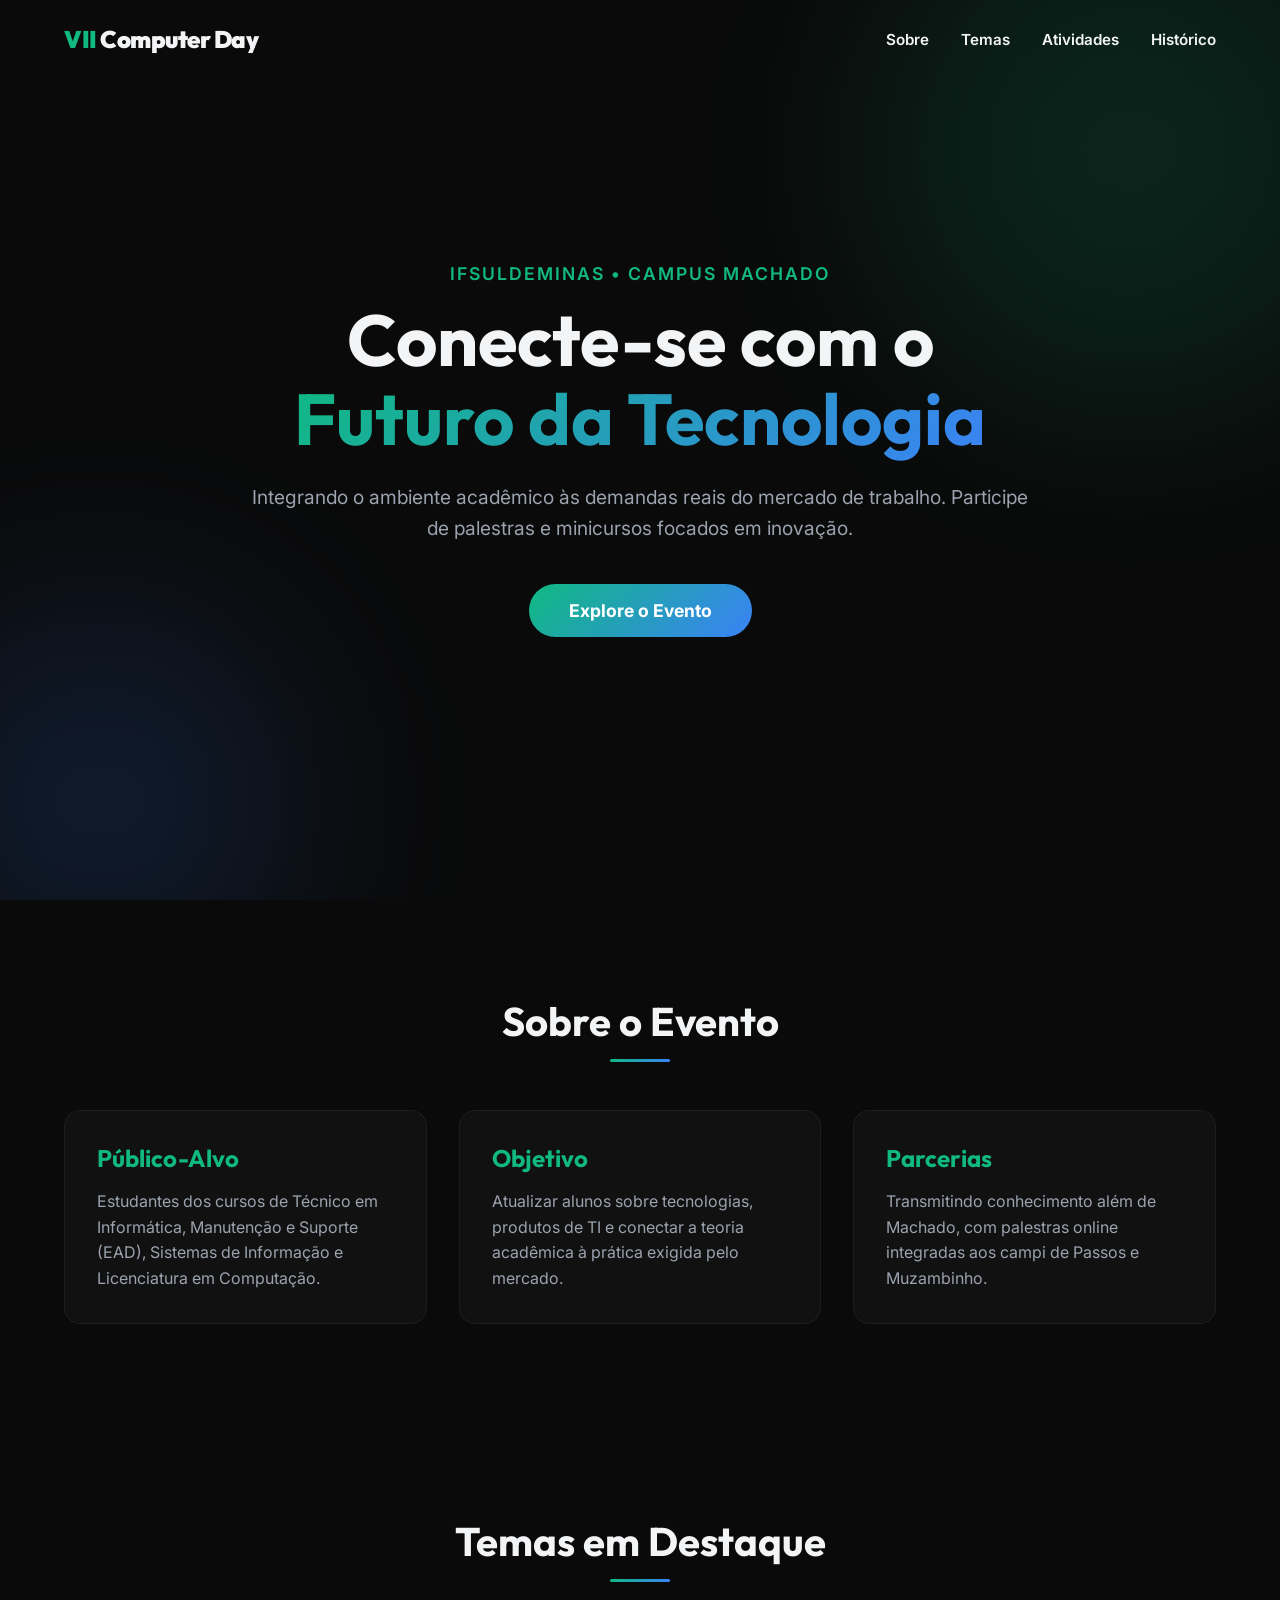
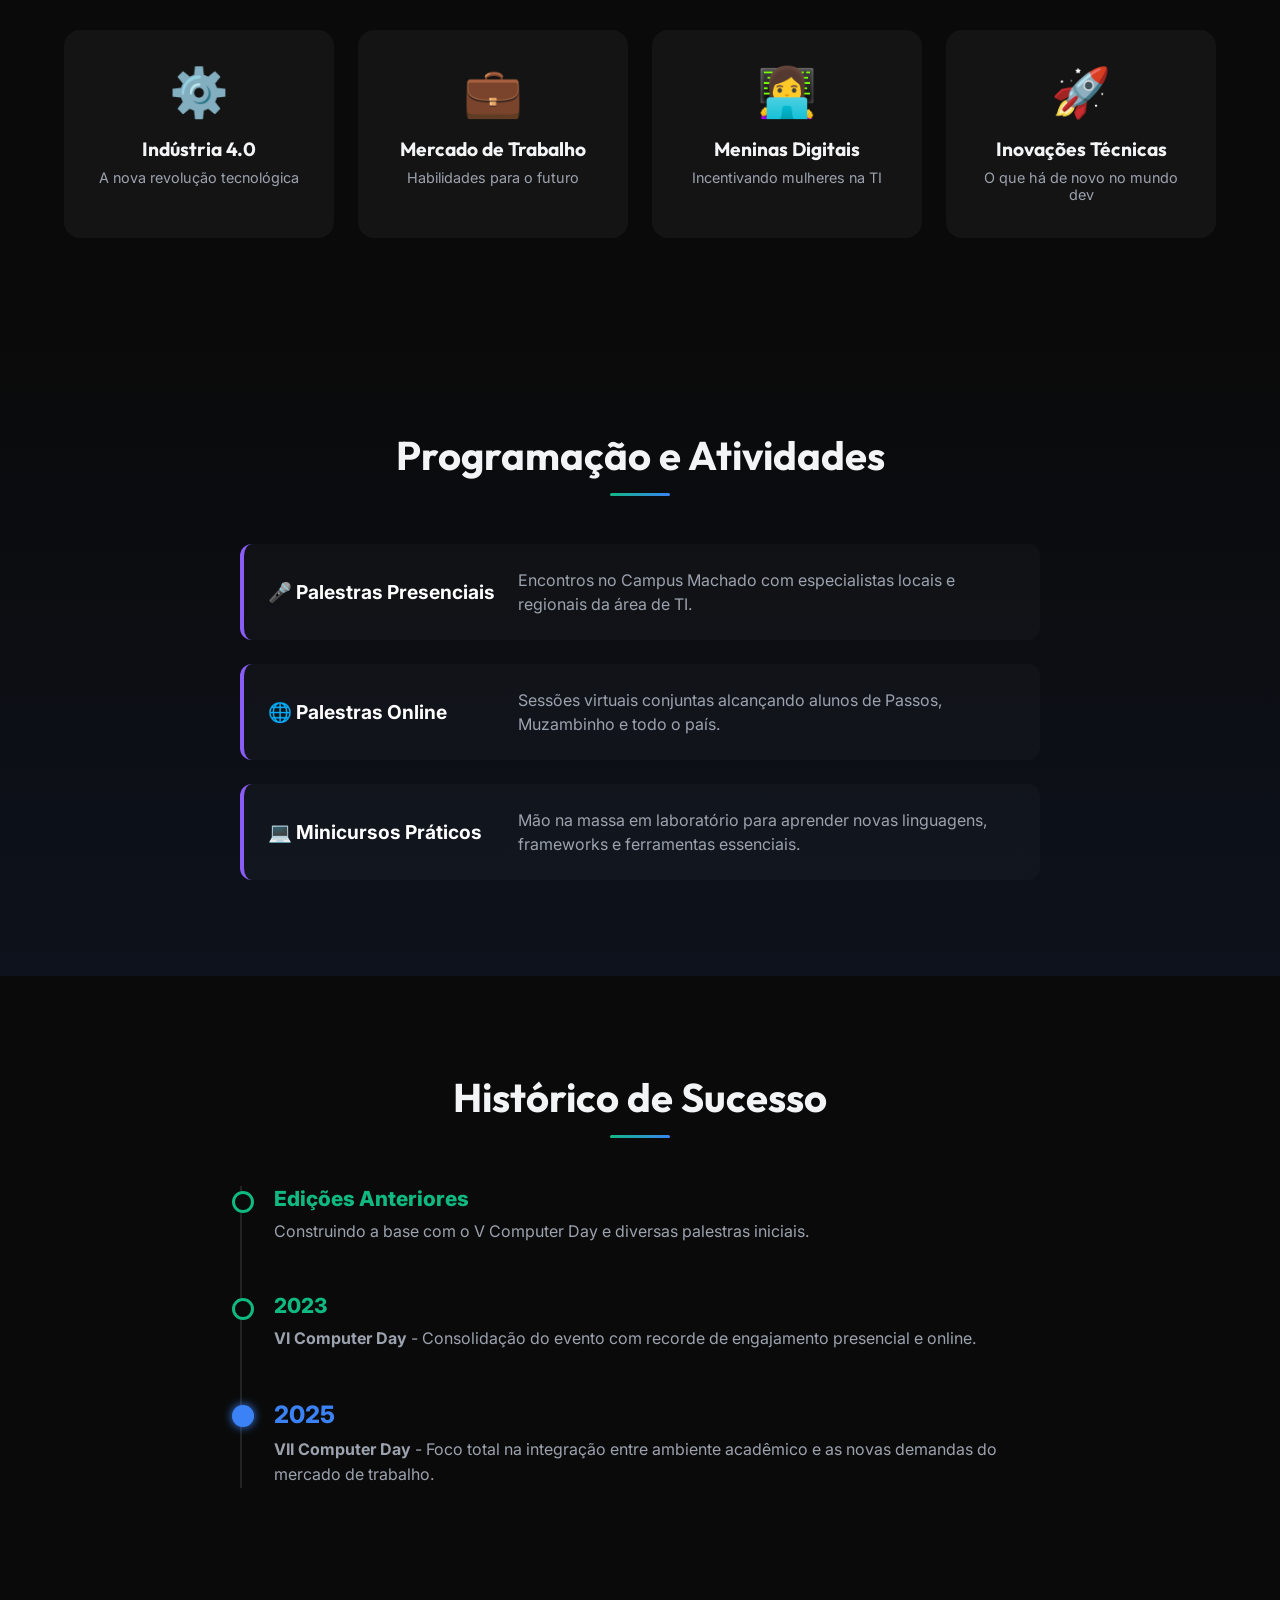
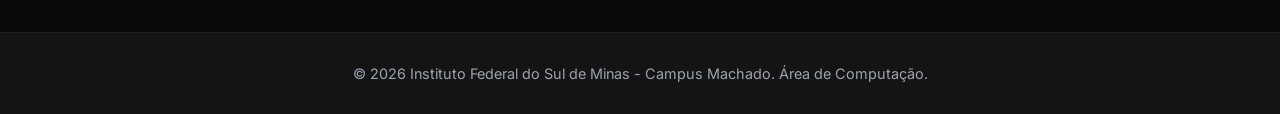
==== computer-day/index.html @ 752df739 "feat:Criação-Página-ComputerDay" ====
<!DOCTYPE html>
<html lang="pt-BR">
<head>
    <meta charset="UTF-8">
    <meta name="viewport" content="width=device-width, initial-scale=1.0">
    <title>VII Computer Day | IFSULDEMINAS - Campus Machado</title>
    <meta name="description" content="O VII Computer Day do IFSULDEMINAS - Campus Machado é o principal evento de tecnologia integrando alunos e o mercado de trabalho.">
    <!-- Google Fonts -->
    <link rel="preconnect" href="https://fonts.googleapis.com">
    <link rel="preconnect" href="https://fonts.gstatic.com" crossorigin>
    <link href="https://fonts.googleapis.com/css2?family=Inter:wght@300;400;600;800&family=Outfit:wght@400;700;900&display=swap" rel="stylesheet">
    <link rel="stylesheet" href="style.css">
</head>
<body>
    <header class="navbar">
        <div class="logo">
            <span class="highlight">VII</span> Computer Day
        </div>
        <nav>
            <ul class="nav-links">
                <li><a href="#sobre">Sobre</a></li>
                <li><a href="#temas">Temas</a></li>
                <li><a href="#atividades">Atividades</a></li>
                <li><a href="#historico">Histórico</a></li>
            </ul>
        </nav>
    </header>

    <main>
        <section id="hero" class="hero">
            <div class="hero-content">
                <p class="subtitle">IFSULDEMINAS • Campus Machado</p>
                <h1 class="title">Conecte-se com o <br><span class="gradient-text">Futuro da Tecnologia</span></h1>
                <p class="description">
                    Integrando o ambiente acadêmico às demandas reais do mercado de trabalho. Participe de palestras e minicursos focados em inovação.
                </p>
                <a href="#sobre" class="cta-button">Explore o Evento</a>
            </div>
            <div class="hero-bg-shapes">
                <div class="shape shape-1"></div>
                <div class="shape shape-2"></div>
            </div>
        </section>

        <section id="sobre" class="section reveal">
            <h2 class="section-title">Sobre o Evento</h2>
            <div class="about-grid">
                <div class="about-card">
                    <h3>Público-Alvo</h3>
                    <p>Estudantes dos cursos de Técnico em Informática, Manutenção e Suporte (EAD), Sistemas de Informação e Licenciatura em Computação.</p>
                </div>
                <div class="about-card">
                    <h3>Objetivo</h3>
                    <p>Atualizar alunos sobre tecnologias, produtos de TI e conectar a teoria acadêmica à prática exigida pelo mercado.</p>
                </div>
                <div class="about-card">
                    <h3>Parcerias</h3>
                    <p>Transmitindo conhecimento além de Machado, com palestras online integradas aos campi de Passos e Muzambinho.</p>
                </div>
            </div>
        </section>

        <section id="temas" class="section reveal">
            <h2 class="section-title">Temas em Destaque</h2>
            <div class="topics-container">
                <div class="topic-item">
                    <div class="topic-icon">⚙️</div>
                    <h4>Indústria 4.0</h4>
                    <p>A nova revolução tecnológica</p>
                </div>
                <div class="topic-item">
                    <div class="topic-icon">💼</div>
                    <h4>Mercado de Trabalho</h4>
                    <p>Habilidades para o futuro</p>
                </div>
                <div class="topic-item">
                    <div class="topic-icon">👩‍💻</div>
                    <h4>Meninas Digitais</h4>
                    <p>Incentivando mulheres na TI</p>
                </div>
                <div class="topic-item">
                    <div class="topic-icon">🚀</div>
                    <h4>Inovações Técnicas</h4>
                    <p>O que há de novo no mundo dev</p>
                </div>
            </div>
        </section>

        <section id="atividades" class="section interactive-bg reveal">
            <div class="activities-content">
                <h2 class="section-title">Programação e Atividades</h2>
                <div class="activities-list">
                    <div class="activity-row">
                        <div class="activity-type">🎤 Palestras Presenciais</div>
                        <div class="activity-desc">Encontros no Campus Machado com especialistas locais e regionais da área de TI.</div>
                    </div>
                    <div class="activity-row">
                        <div class="activity-type">🌐 Palestras Online</div>
                        <div class="activity-desc">Sessões virtuais conjuntas alcançando alunos de Passos, Muzambinho e todo o país.</div>
                    </div>
                    <div class="activity-row">
                        <div class="activity-type">💻 Minicursos Práticos</div>
                        <div class="activity-desc">Mão na massa em laboratório para aprender novas linguagens, frameworks e ferramentas essenciais.</div>
                    </div>
                </div>
            </div>
        </section>

        <section id="historico" class="section reveal">
            <h2 class="section-title">Histórico de Sucesso</h2>
            <div class="timeline">
                <div class="timeline-item">
                    <div class="year">Edições Anteriores</div>
                    <p>Construindo a base com o V Computer Day e diversas palestras iniciais.</p>
                </div>
                <div class="timeline-item">
                    <div class="year">2023</div>
                    <p><strong>VI Computer Day</strong> - Consolidação do evento com recorde de engajamento presencial e online.</p>
                </div>
                <div class="timeline-item highlight-item">
                    <div class="year">2025</div>
                    <p><strong>VII Computer Day</strong> - Foco total na integração entre ambiente acadêmico e as novas demandas do mercado de trabalho.</p>
                </div>
            </div>
        </section>
    </main>

    <footer>
        <p>&copy; 2026 Instituto Federal do Sul de Minas - Campus Machado. Área de Computação.</p>
    </footer>

    <script src="script.js"></script>
</body>
</html>
---- computer-day/style.css ----
:root {
    --bg-primary: #0a0a0a;
    --bg-secondary: #141414;
    --text-main: #f3f4f6;
    --text-muted: #9ca3af;
    --accent-primary: #10b981; /* IFSULDEMINAS Green ish */
    --accent-secondary: #8b5cf6;
    --accent-gradient: linear-gradient(135deg, #10b981 0%, #3b82f6 100%);
    --card-bg: rgba(255, 255, 255, 0.03);
    --border-glow: rgba(16, 185, 129, 0.2);
}

* {
    margin: 0;
    padding: 0;
    box-sizing: border-box;
    scroll-behavior: smooth;
}

body {
    font-family: 'Inter', sans-serif;
    background-color: var(--bg-primary);
    color: var(--text-main);
    overflow-x: hidden;
}

h1, h2, h3, h4, .logo {
    font-family: 'Outfit', sans-serif;
}

/* Navbar */
.navbar {
    position: fixed;
    top: 0;
    width: 100%;
    padding: 1.5rem 5%;
    display: flex;
    justify-content: space-between;
    align-items: center;
    z-index: 1000;
    background: transparent;
    transition: all 0.3s ease;
}

.navbar.scrolled {
    background: rgba(10, 10, 10, 0.8);
    backdrop-filter: blur(10px);
    box-shadow: 0 4px 30px rgba(0, 0, 0, 0.5);
    padding: 1rem 5%;
}

.logo {
    font-size: 1.5rem;
    font-weight: 900;
    letter-spacing: -0.5px;
}

.logo .highlight {
    color: var(--accent-primary);
}

.nav-links {
    list-style: none;
    display: flex;
    gap: 2rem;
}

.nav-links a {
    color: var(--text-main);
    text-decoration: none;
    font-size: 0.95rem;
    font-weight: 600;
    transition: color 0.3s ease;
    position: relative;
}

.nav-links a::after {
    content: '';
    position: absolute;
    width: 0;
    height: 2px;
    bottom: -4px;
    left: 0;
    background: var(--accent-gradient);
    transition: width 0.3s ease;
}

.nav-links a:hover {
    color: var(--accent-primary);
}

.nav-links a:hover::after {
    width: 100%;
}

/* Hero Section */
.hero {
    min-height: 100vh;
    display: flex;
    align-items: center;
    justify-content: center;
    position: relative;
    padding: 0 5%;
    overflow: hidden;
}

.hero-content {
    position: relative;
    z-index: 10;
    text-align: center;
    max-width: 800px;
}

.subtitle {
    font-size: 1.1rem;
    color: var(--accent-primary);
    font-weight: 600;
    text-transform: uppercase;
    letter-spacing: 2px;
    margin-bottom: 1rem;
}

.title {
    font-size: 4.5rem;
    line-height: 1.1;
    margin-bottom: 1.5rem;
}

.gradient-text {
    background: var(--accent-gradient);
    -webkit-background-clip: text;
    -webkit-text-fill-color: transparent;
}

.description {
    font-size: 1.2rem;
    color: var(--text-muted);
    margin-bottom: 2.5rem;
    line-height: 1.6;
}

.cta-button {
    display: inline-block;
    padding: 1rem 2.5rem;
    background: var(--accent-gradient);
    color: #fff;
    text-decoration: none;
    border-radius: 50px;
    font-weight: 700;
    font-size: 1.1rem;
    transition: transform 0.3s ease, box-shadow 0.3s ease;
    border: none;
    cursor: pointer;
}

.cta-button:hover {
    transform: translateY(-3px);
    box-shadow: 0 10px 20px rgba(16, 185, 129, 0.3);
}

.hero-bg-shapes {
    position: absolute;
    top: 0;
    left: 0;
    width: 100%;
    height: 100%;
    z-index: 1;
    pointer-events: none;
}

.shape {
    position: absolute;
    border-radius: 50%;
    filter: blur(100px);
}

.shape-1 {
    width: 500px;
    height: 500px;
    background: rgba(16, 185, 129, 0.15);
    top: -100px;
    right: -100px;
}

.shape-2 {
    width: 400px;
    height: 400px;
    background: rgba(59, 130, 246, 0.15);
    bottom: -100px;
    left: -100px;
}

/* Base sections */
.section {
    padding: 6rem 5%;
}

.section-title {
    font-size: 2.5rem;
    margin-bottom: 3rem;
    text-align: center;
    position: relative;
    padding-bottom: 1rem;
}

.section-title::after {
    content: '';
    position: absolute;
    width: 60px;
    height: 3px;
    background: var(--accent-gradient);
    bottom: 0;
    left: 50%;
    transform: translateX(-50%);
    border-radius: 2px;
}

/* About Grid */
.about-grid {
    display: grid;
    grid-template-columns: repeat(auto-fit, minmax(300px, 1fr));
    gap: 2rem;
}

.about-card {
    background: var(--card-bg);
    border: 1px solid rgba(255, 255, 255, 0.05);
    padding: 2rem;
    border-radius: 16px;
    backdrop-filter: blur(10px);
    transition: transform 0.3s ease, border-color 0.3s ease;
}

.about-card:hover {
    transform: translateY(-5px);
    border-color: var(--accent-primary);
}

.about-card h3 {
    font-size: 1.5rem;
    margin-bottom: 1rem;
    color: var(--accent-primary);
}

.about-card p {
    color: var(--text-muted);
    line-height: 1.6;
}

/* Topics Container */
.topics-container {
    display: grid;
    grid-template-columns: repeat(auto-fit, minmax(220px, 1fr));
    gap: 1.5rem;
}

.topic-item {
    background: var(--bg-secondary);
    padding: 2rem;
    border-radius: 16px;
    text-align: center;
    transition: all 0.4s ease;
    border-bottom: 3px solid transparent;
}

.topic-item:hover {
    background: var(--card-bg);
    transform: translateY(-10px);
    border-bottom: 3px solid var(--accent-primary);
    box-shadow: 0 10px 30px rgba(0, 0, 0, 0.5);
}

.topic-icon {
    font-size: 3rem;
    margin-bottom: 1rem;
}

.topic-item h4 {
    font-size: 1.2rem;
    margin-bottom: 0.5rem;
}

.topic-item p {
    color: var(--text-muted);
    font-size: 0.9rem;
}

/* Activities list */
.interactive-bg {
    background: linear-gradient(180deg, var(--bg-primary) 0%, #0d121c 100%);
}

.activities-list {
    max-width: 800px;
    margin: 0 auto;
    display: flex;
    flex-direction: column;
    gap: 1.5rem;
}

.activity-row {
    display: flex;
    align-items: center;
    background: rgba(255, 255, 255, 0.02);
    padding: 1.5rem;
    border-radius: 12px;
    border-left: 4px solid var(--accent-secondary);
    transition: background 0.3s ease;
}

.activity-row:hover {
    background: rgba(255, 255, 255, 0.05);
}

.activity-type {
    font-weight: 700;
    font-size: 1.2rem;
    min-width: 250px;
    color: #fff;
}

.activity-desc {
    color: var(--text-muted);
    line-height: 1.5;
}

/* Timeline */
.timeline {
    max-width: 800px;
    margin: 0 auto;
    border-left: 2px solid rgba(255, 255, 255, 0.1);
    padding-left: 2rem;
}

.timeline-item {
    position: relative;
    margin-bottom: 3rem;
}

.timeline-item::before {
    content: '';
    position: absolute;
    width: 16px;
    height: 16px;
    background: var(--bg-primary);
    border: 3px solid var(--accent-primary);
    border-radius: 50%;
    left: -2.6rem;
    top: 5px;
}

.timeline-item.highlight-item::before {
    border-color: #3b82f6;
    background: #3b82f6;
    box-shadow: 0 0 10px #3b82f6;
}

.year {
    font-weight: 800;
    font-size: 1.3rem;
    color: var(--accent-primary);
    margin-bottom: 0.5rem;
}

.highlight-item .year {
    color: #3b82f6;
    font-size: 1.5rem;
}

.timeline-item p {
    color: var(--text-muted);
    line-height: 1.6;
}

/* Footer */
footer {
    background: var(--bg-secondary);
    padding: 2rem;
    text-align: center;
    color: var(--text-muted);
    font-size: 0.9rem;
    border-top: 1px solid rgba(255, 255, 255, 0.05);
}

/* Scroll Animations */
.reveal {
    opacity: 0;
    transform: translateY(40px);
    transition: all 0.8s ease-out;
}

.reveal.active {
    opacity: 1;
    transform: translateY(0);
}

/* Responsive */
@media (max-width: 768px) {
    .title { font-size: 3rem; }
    .nav-links { display: none; }
    .activity-row {
        flex-direction: column;
        align-items: flex-start;
        gap: 1rem;
    }
}
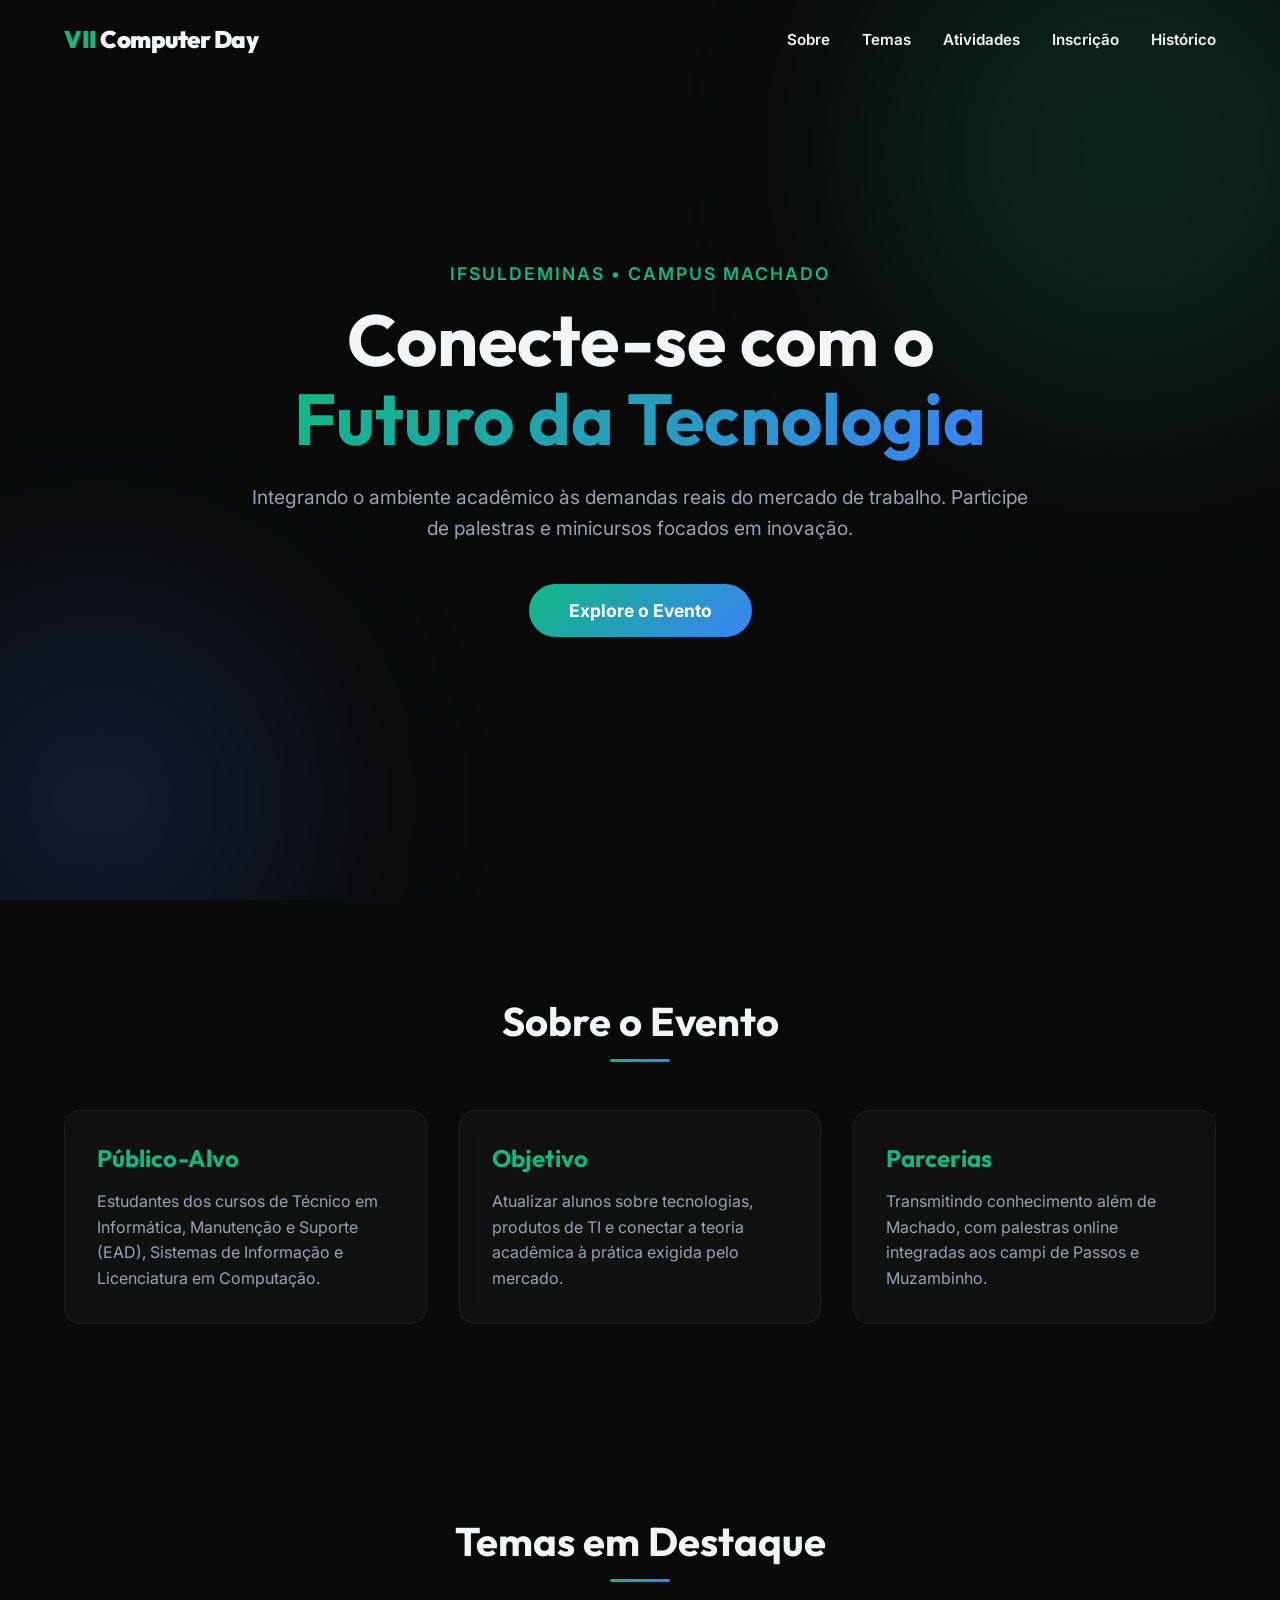
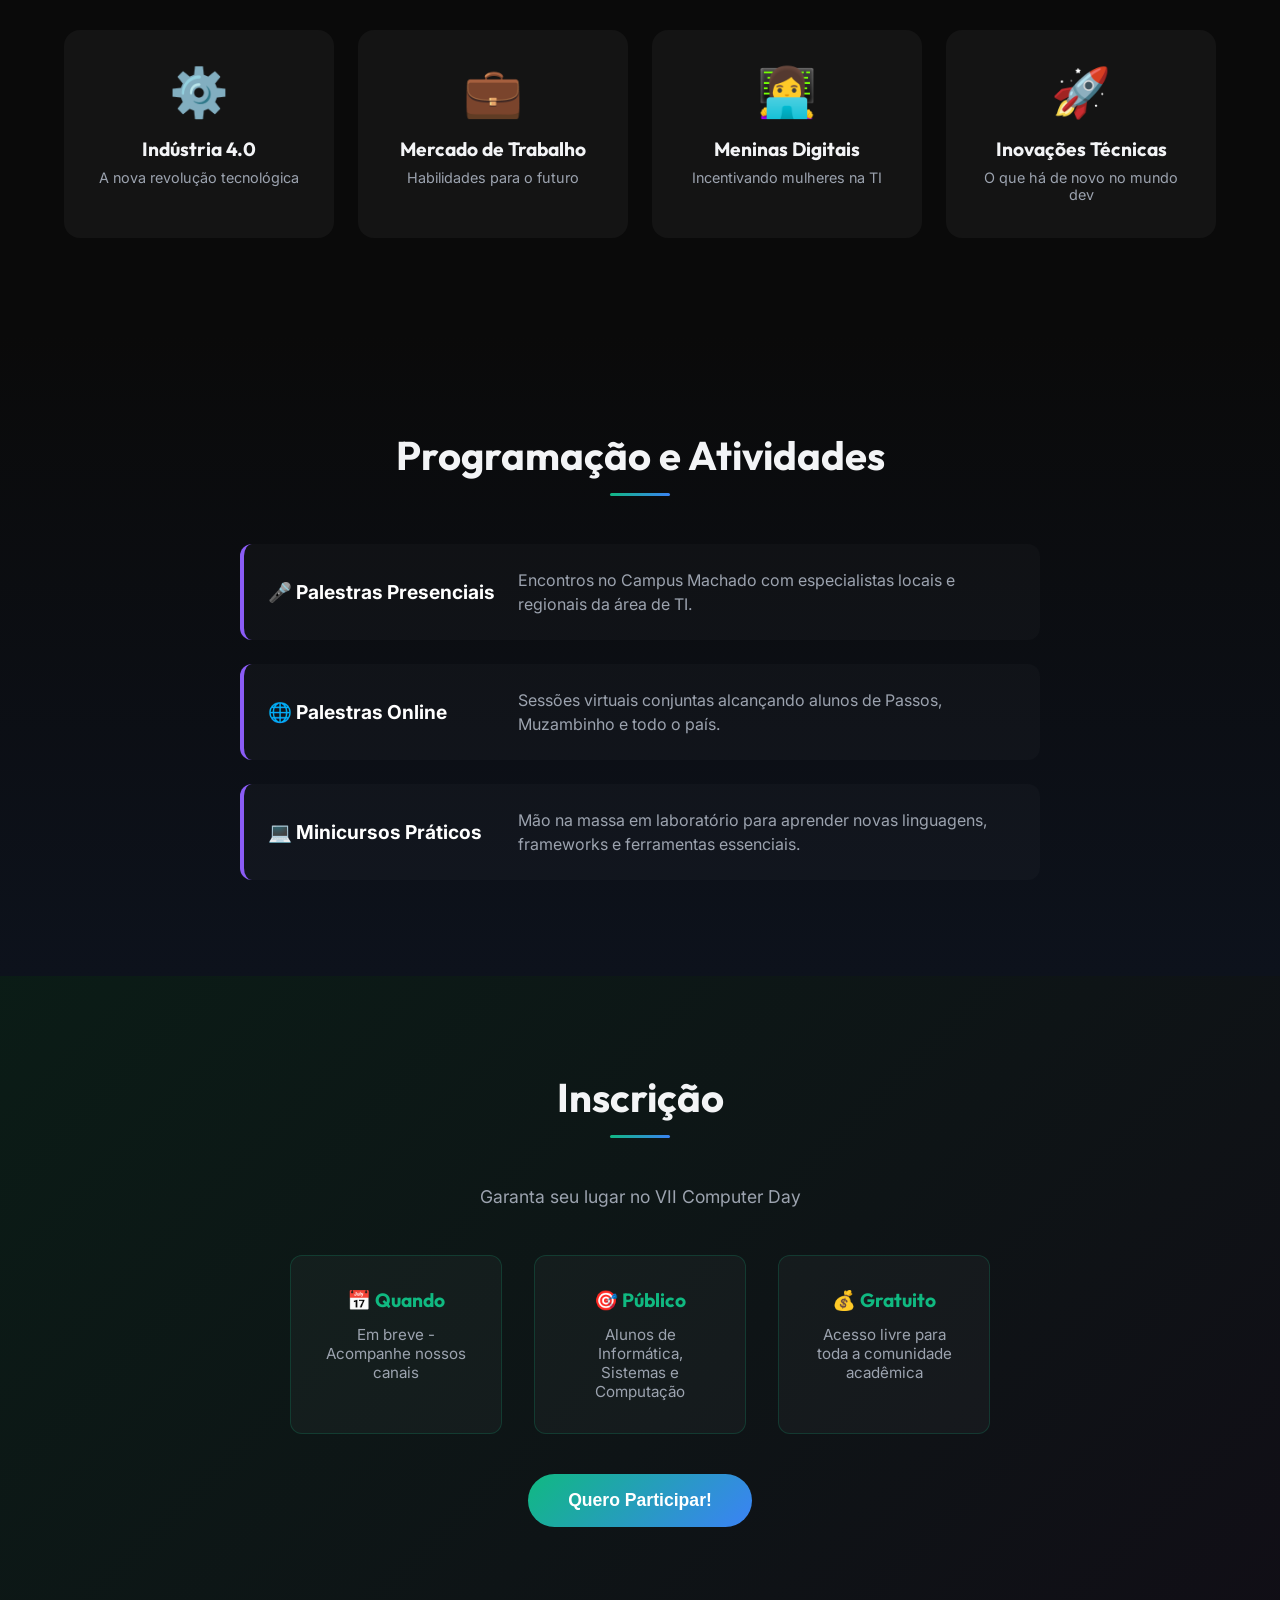
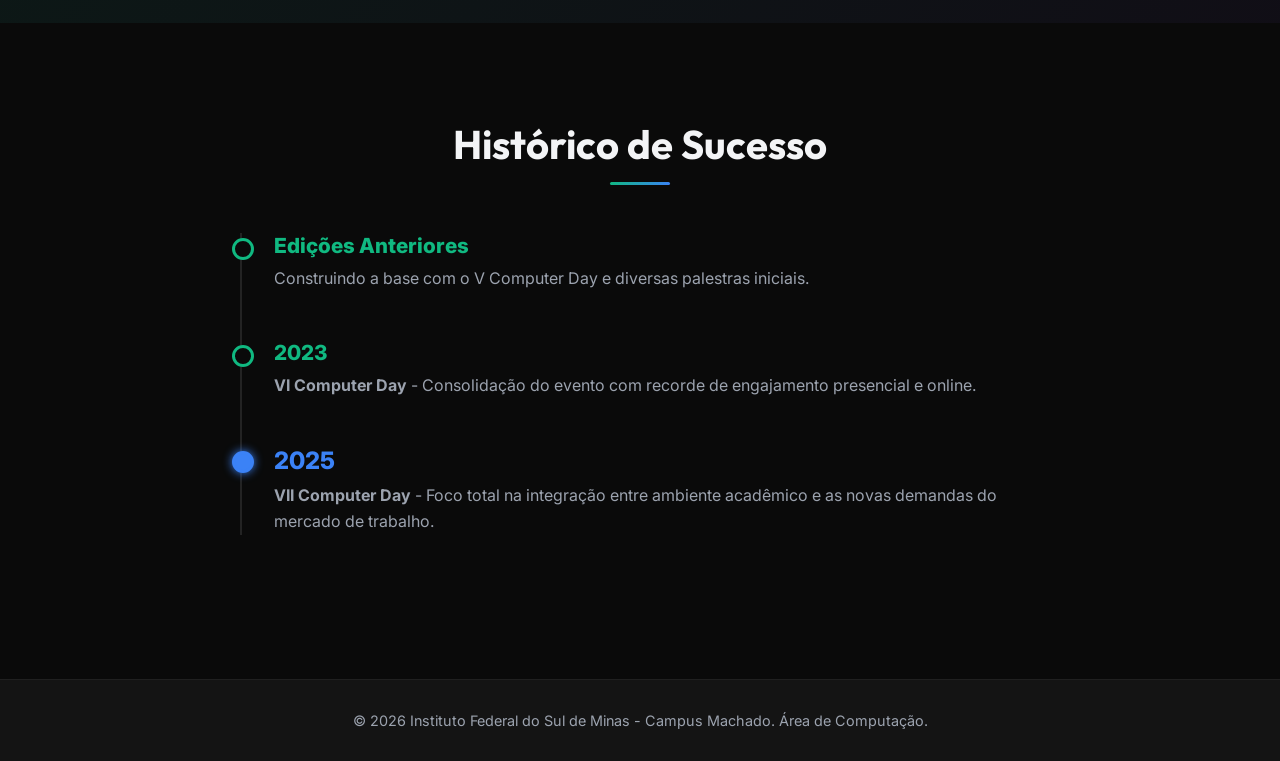
==== commit f43bb4b3: "feat: create a new section" ====
--- a/computer-day/index.html
+++ b/computer-day/index.html
@@ -21,6 +21,7 @@
                 <li><a href="#sobre">Sobre</a></li>
                 <li><a href="#temas">Temas</a></li>
                 <li><a href="#atividades">Atividades</a></li>
+                <li><a href="#inscricao">Inscrição</a></li>
                 <li><a href="#historico">Histórico</a></li>
             </ul>
         </nav>
@@ -106,6 +107,28 @@
             </div>
         </section>
 
+        <section id="inscricao" class="section inscricao-bg reveal">
+            <div class="inscricao-content">
+                <h2 class="section-title">Inscrição</h2>
+                <p class="inscricao-subtitle">Garanta seu lugar no VII Computer Day</p>
+                <div class="inscricao-info">
+                    <div class="info-card">
+                        <h4>📅 Quando</h4>
+                        <p>Em breve - Acompanhe nossos canais</p>
+                    </div>
+                    <div class="info-card">
+                        <h4>🎯 Público</h4>
+                        <p>Alunos de Informática, Sistemas e Computação</p>
+                    </div>
+                    <div class="info-card">
+                        <h4>💰 Gratuito</h4>
+                        <p>Acesso livre para toda a comunidade acadêmica</p>
+                    </div>
+                </div>
+                <button class="cta-button inscricao-btn">Quero Participar!</button>
+            </div>
+        </section>
+
         <section id="historico" class="section reveal">
             <h2 class="section-title">Histórico de Sucesso</h2>
             <div class="timeline">
--- a/computer-day/style.css
+++ b/computer-day/style.css
@@ -404,3 +404,62 @@
         gap: 1rem;
     }
 }
+
+/* Inscrição Section */
+.inscricao-bg {
+    background: linear-gradient(135deg, rgba(16, 185, 129, 0.1) 0%, rgba(139, 92, 246, 0.05) 100%);
+}
+
+.inscricao-content {
+    text-align: center;
+    max-width: 700px;
+    margin: 0 auto;
+}
+
+.inscricao-subtitle {
+    font-size: 1.1rem;
+    color: var(--text-muted);
+    margin-bottom: 3rem;
+}
+
+.inscricao-info {
+    display: grid;
+    grid-template-columns: repeat(auto-fit, minmax(200px, 1fr));
+    gap: 2rem;
+    margin-bottom: 2.5rem;
+}
+
+.info-card {
+    background: var(--card-bg);
+    padding: 2rem;
+    border-radius: 12px;
+    border: 1px solid rgba(16, 185, 129, 0.2);
+    transition: all 0.3s ease;
+}
+
+.info-card:hover {
+    background: rgba(16, 185, 129, 0.1);
+    border-color: var(--accent-primary);
+    transform: translateY(-5px);
+}
+
+.info-card h4 {
+    font-size: 1.2rem;
+    margin-bottom: 0.8rem;
+    color: var(--accent-primary);
+}
+
+.info-card p {
+    color: var(--text-muted);
+    font-size: 0.95rem;
+}
+
+.inscricao-btn {
+    font-size: 1.1rem;
+    padding: 1rem 2.5rem;
+}
+
+.inscricao-btn:hover {
+    transform: translateY(-3px);
+    box-shadow: 0 10px 25px rgba(16, 185, 129, 0.3);
+}
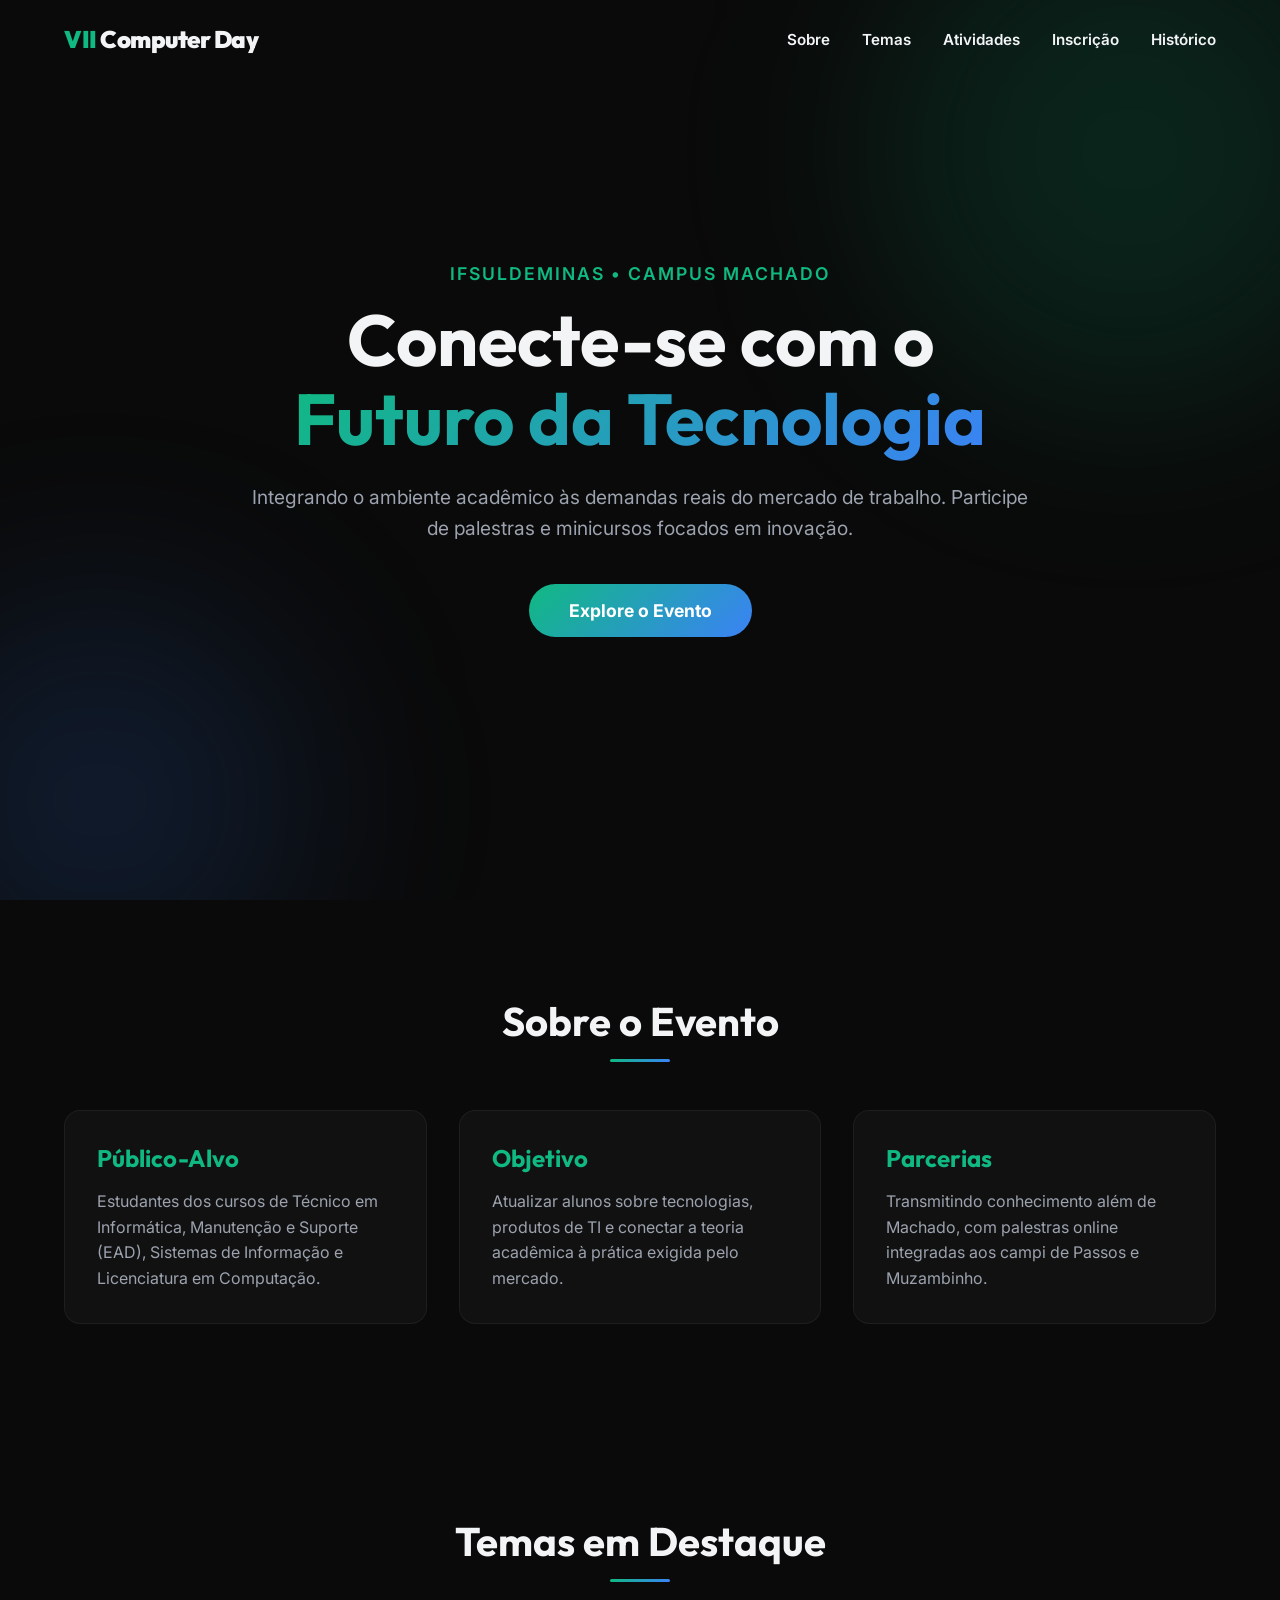
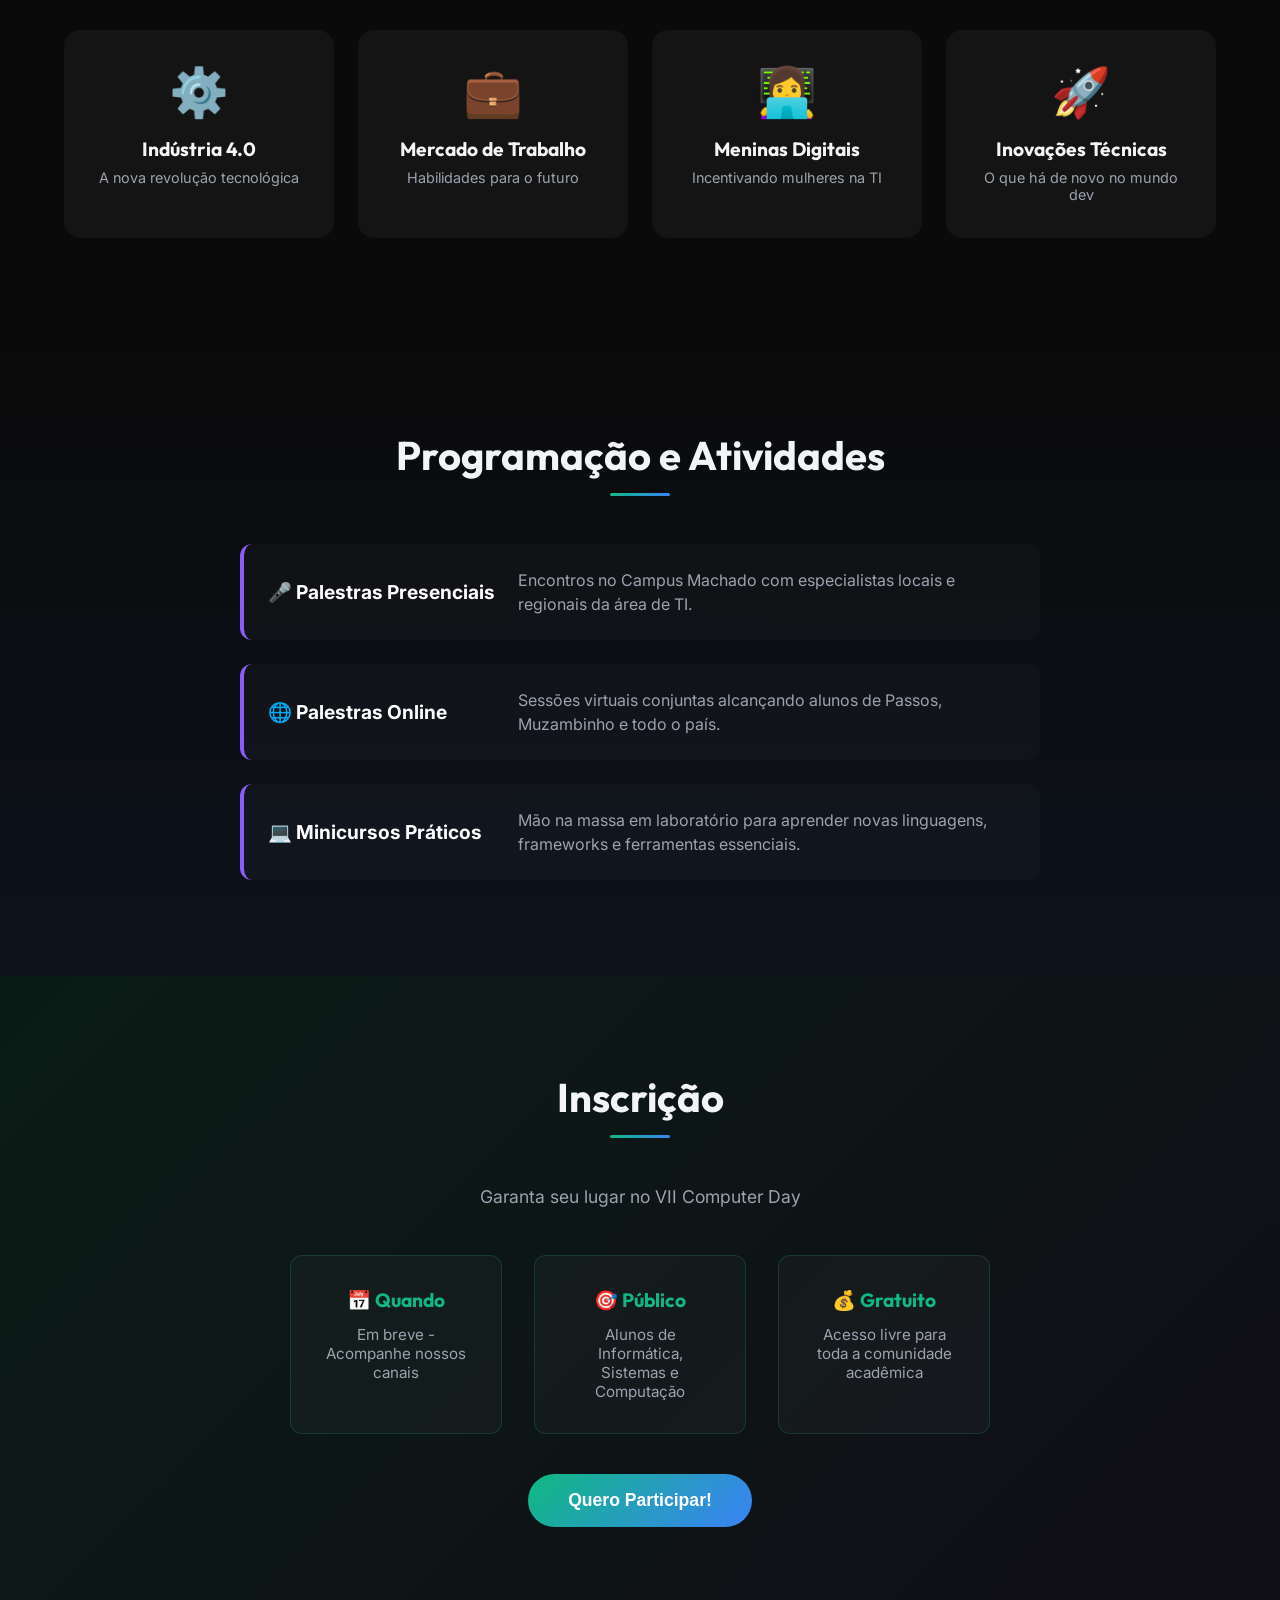
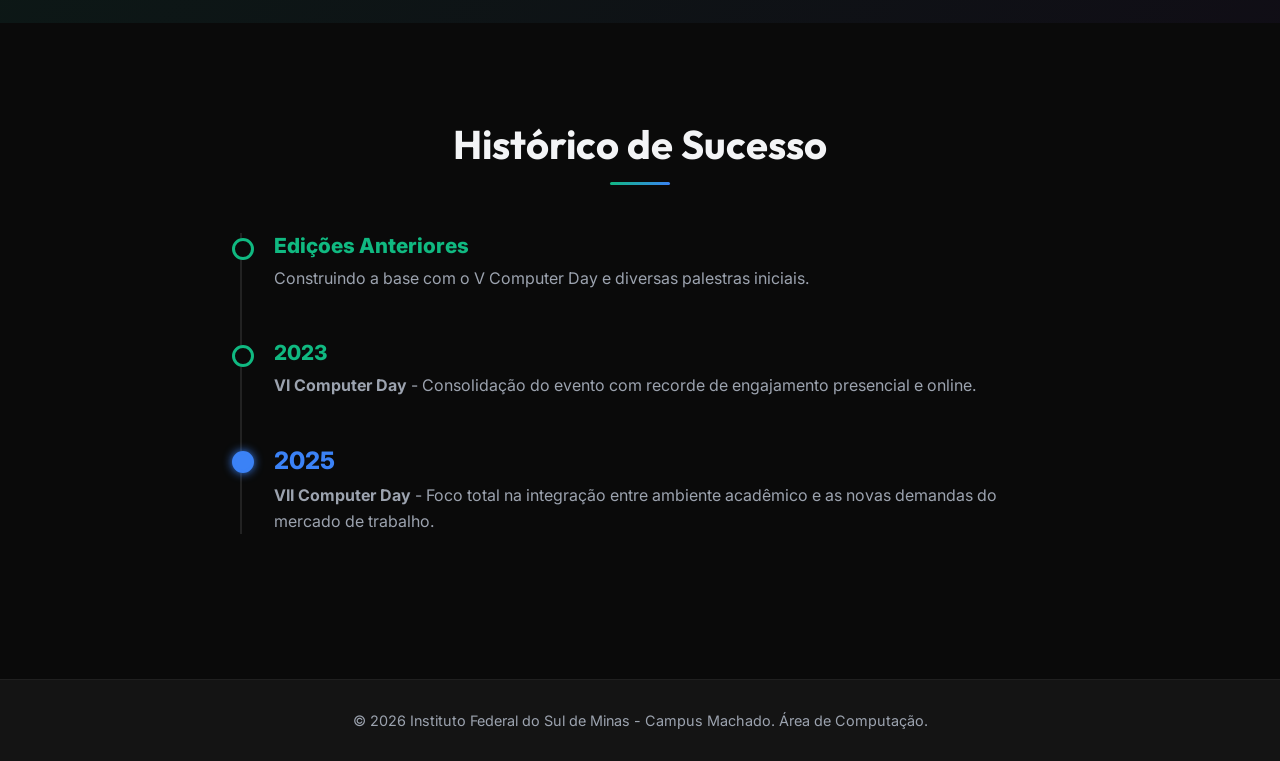
==== commit 1db959fe: "feat:adição do SEO" ====
--- a/computer-day/index.html
+++ b/computer-day/index.html
@@ -5,10 +5,11 @@
     <meta name="viewport" content="width=device-width, initial-scale=1.0">
     <title>VII Computer Day | IFSULDEMINAS - Campus Machado</title>
     <meta name="description" content="O VII Computer Day do IFSULDEMINAS - Campus Machado é o principal evento de tecnologia integrando alunos e o mercado de trabalho.">
-    <!-- Google Fonts -->
+    
     <link rel="preconnect" href="https://fonts.googleapis.com">
     <link rel="preconnect" href="https://fonts.gstatic.com" crossorigin>
     <link href="https://fonts.googleapis.com/css2?family=Inter:wght@300;400;600;800&family=Outfit:wght@400;700;900&display=swap" rel="stylesheet">
+    
     <link rel="stylesheet" href="style.css">
 </head>
 <body>
--- a/computer-day/style.css
+++ b/computer-day/style.css
@@ -28,6 +28,33 @@
     font-family: 'Outfit', sans-serif;
 }
 
+
+#scroll-progress {
+    position: fixed;
+    top: 0;
+    left: 0;
+    width: 0%;
+    height: 4px;
+    background: var(--accent-gradient);
+    z-index: 1001;
+    transition: width 0.1s ease-out;
+}
+
+/* Melhoria de Acessibilidade: Foco visível para navegação via teclado */
+a:focus, button:focus {
+    outline: 2px solid var(--accent-primary);
+    outline-offset: 4px;
+}
+
+/* Efeito de Vidro (Glassmorphism) na Navbar ao scrollar */
+.navbar.scrolled {
+    border-bottom: 1px solid rgba(255, 255, 255, 0.1);
+}
+
+/* Otimização de Imagens/Cards para não "pularem" no carregamento */
+.reveal {
+    will-change: transform, opacity;
+}
 /* Navbar */
 .navbar {
     position: fixed;
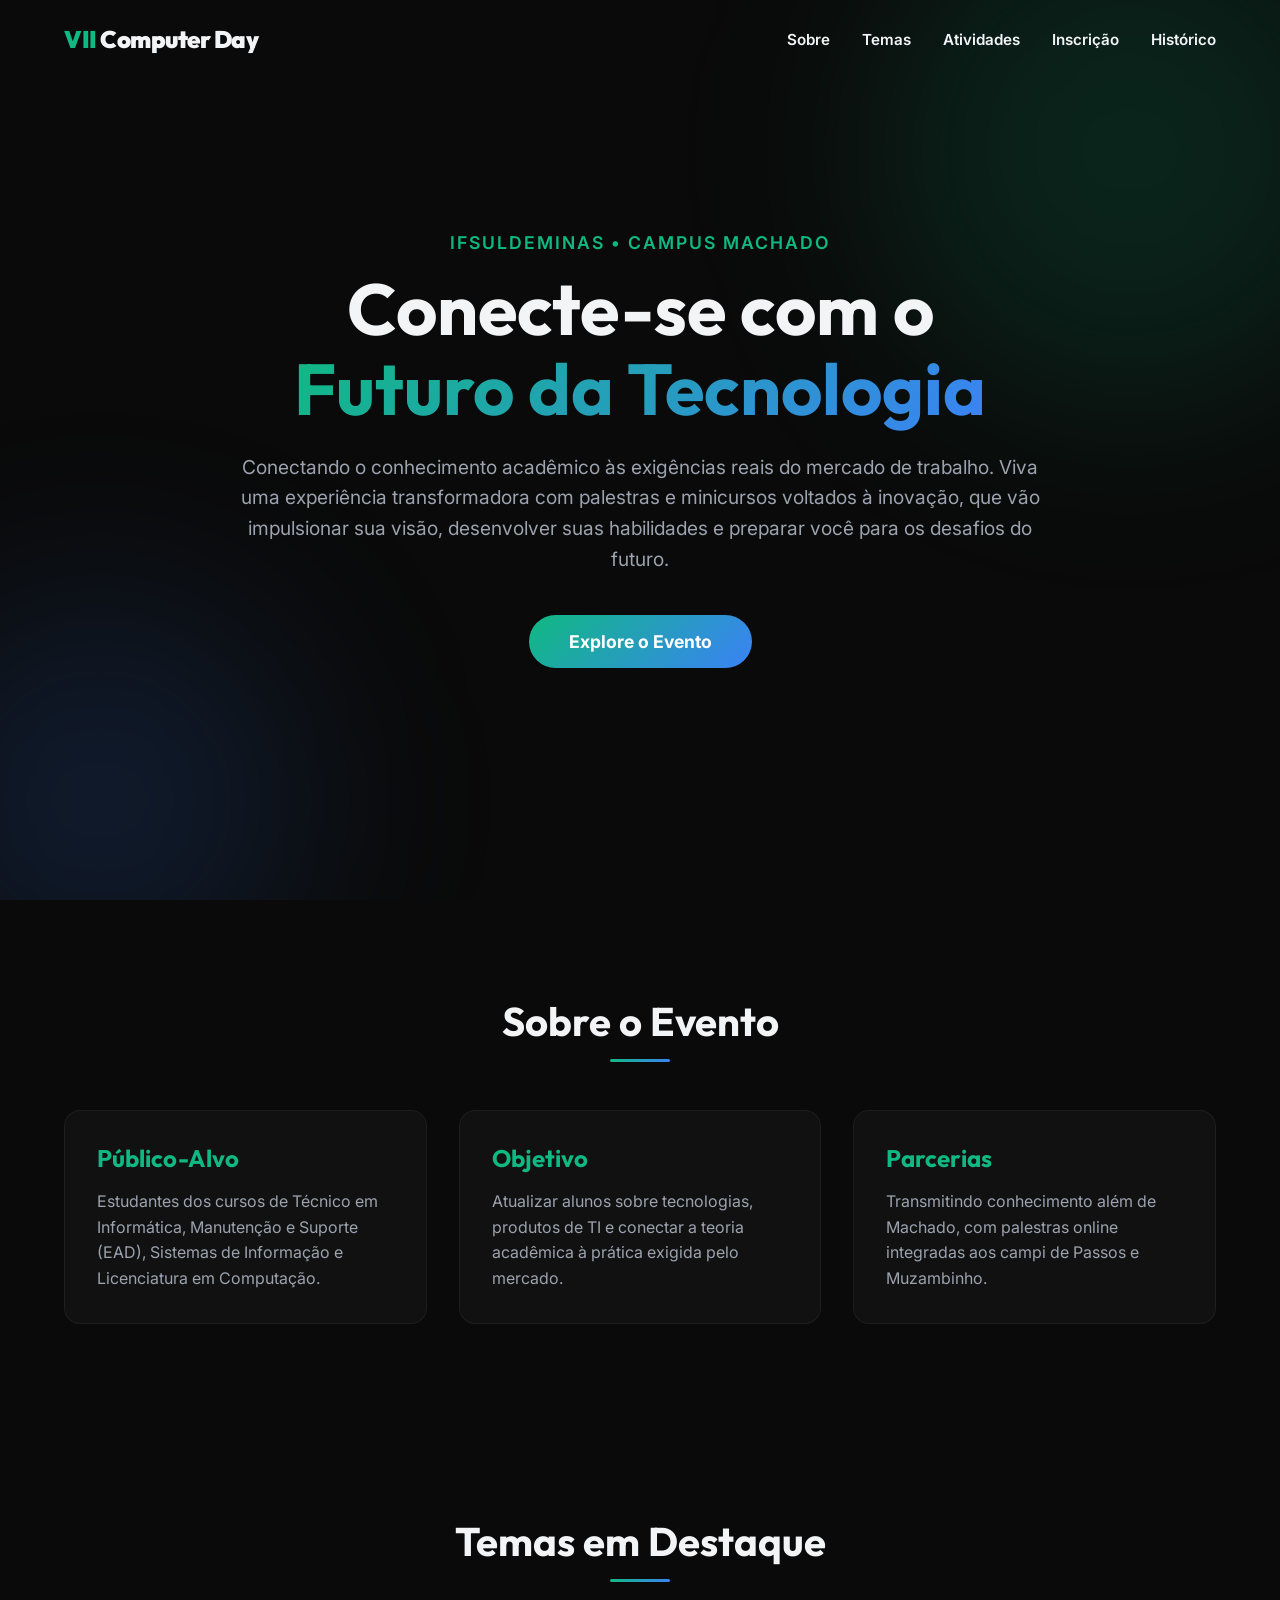
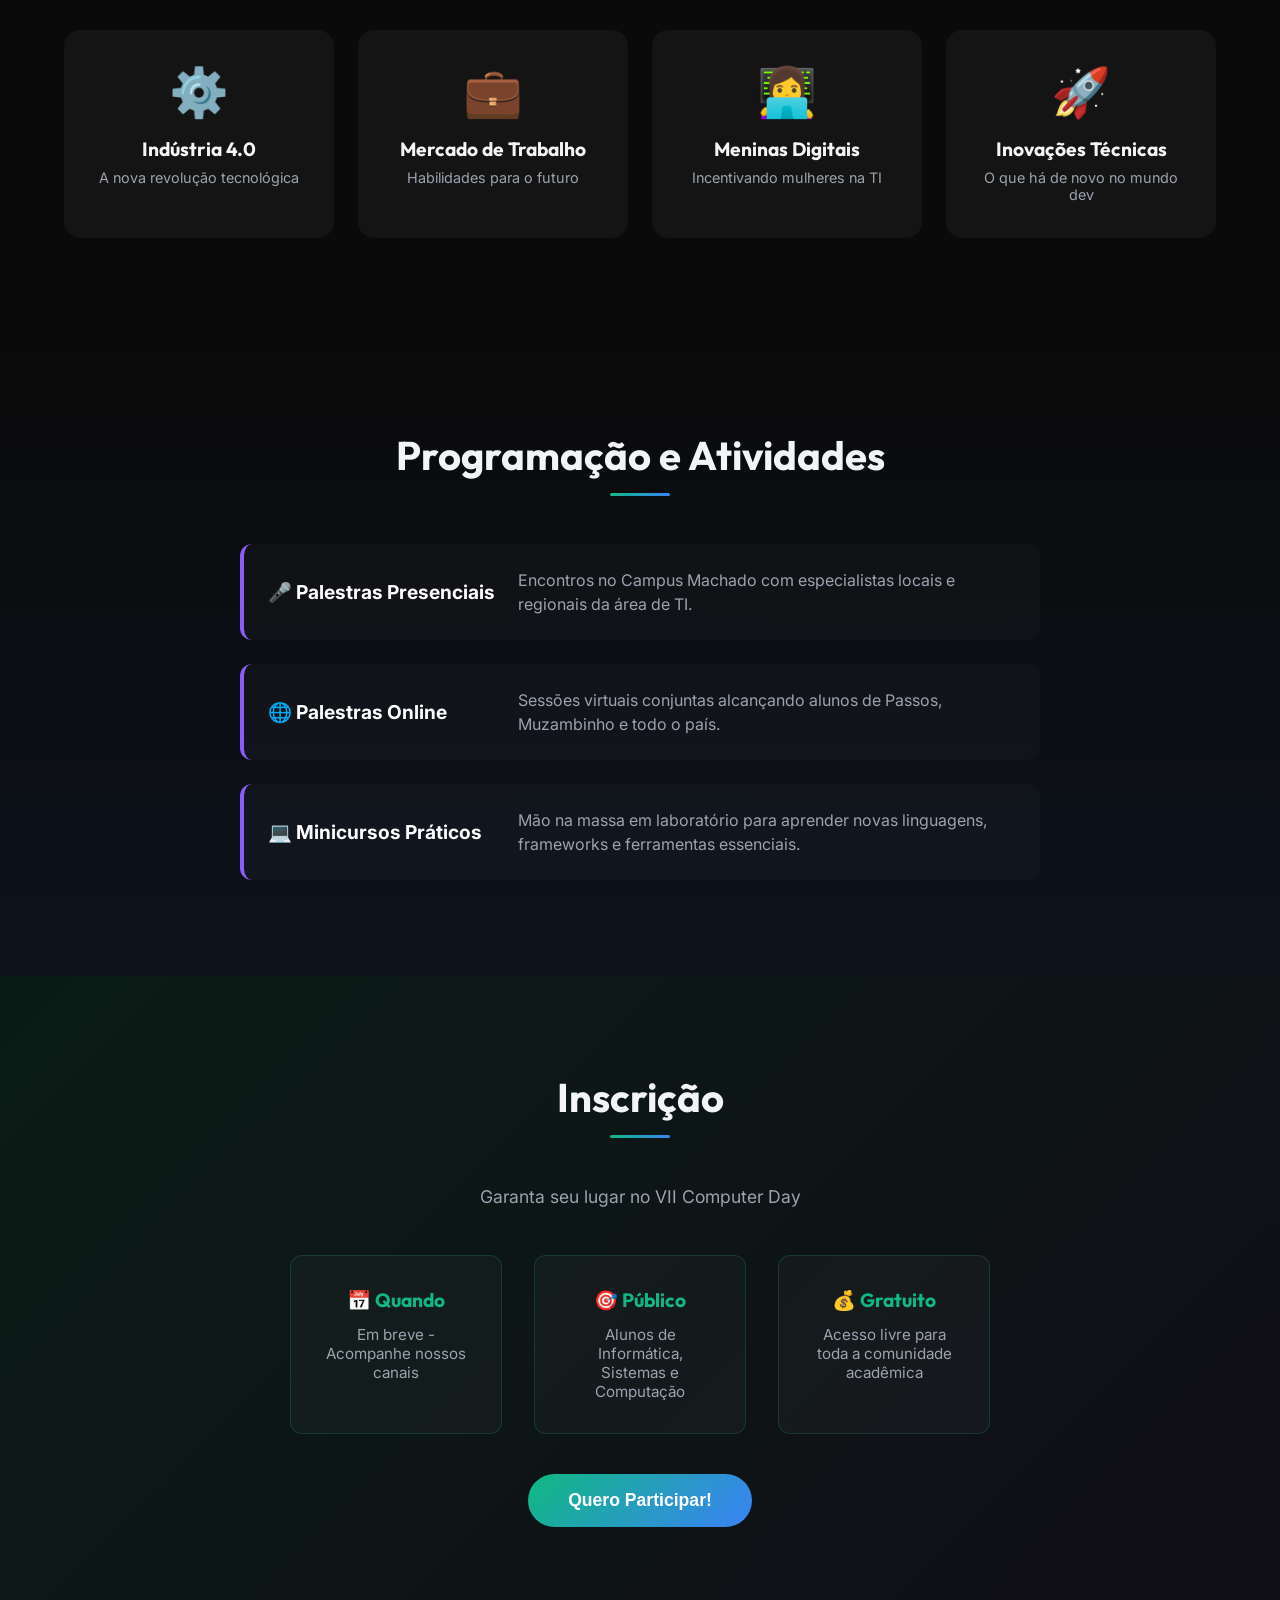
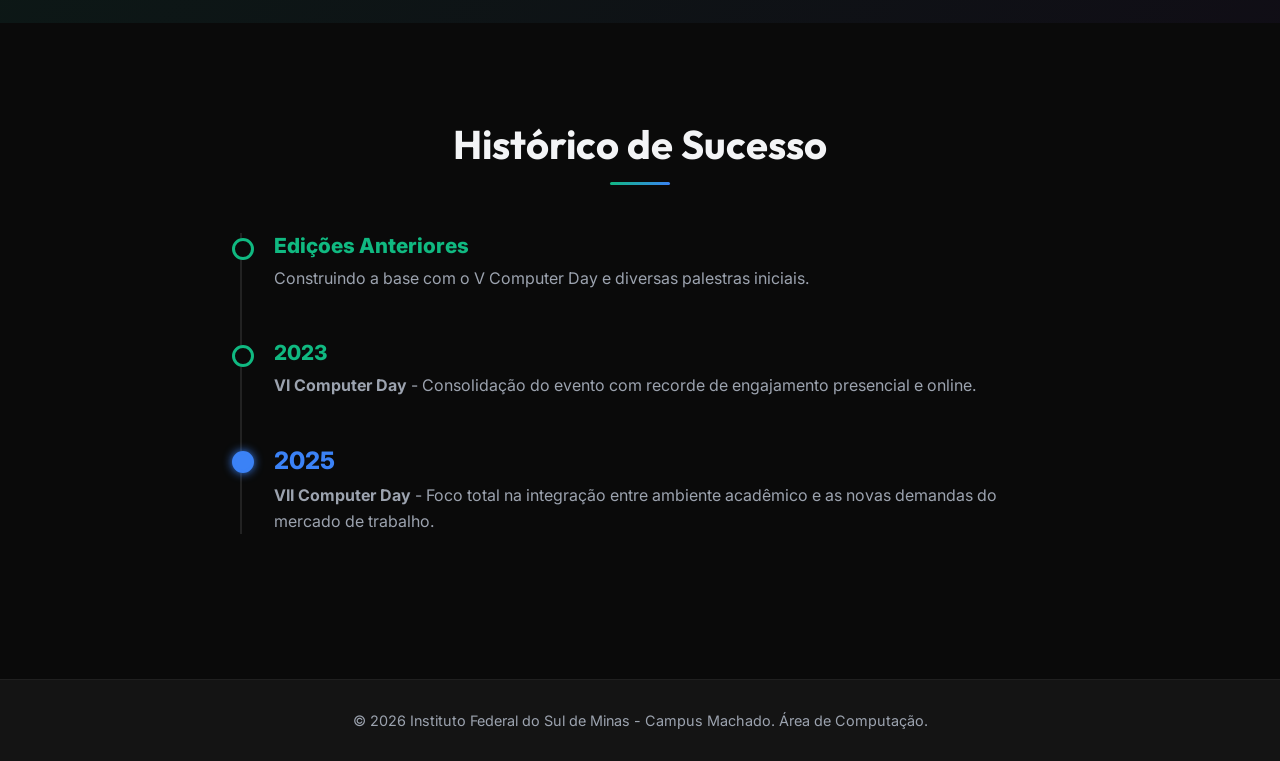
==== commit cbeed512: "feat:Atualização Slogan" ====
--- a/computer-day/index.html
+++ b/computer-day/index.html
@@ -34,7 +34,7 @@
                 <p class="subtitle">IFSULDEMINAS • Campus Machado</p>
                 <h1 class="title">Conecte-se com o <br><span class="gradient-text">Futuro da Tecnologia</span></h1>
                 <p class="description">
-                    Integrando o ambiente acadêmico às demandas reais do mercado de trabalho. Participe de palestras e minicursos focados em inovação.
+                    Conectando o conhecimento acadêmico às exigências reais do mercado de trabalho. Viva uma experiência transformadora com palestras e minicursos voltados à inovação, que vão impulsionar sua visão, desenvolver suas habilidades e preparar você para os desafios do futuro.
                 </p>
                 <a href="#sobre" class="cta-button">Explore o Evento</a>
             </div>
--- a/computer-day/style.css
+++ b/computer-day/style.css
@@ -155,6 +155,7 @@
 
 .gradient-text {
     background: var(--accent-gradient);
+    background-clip: text;
     -webkit-background-clip: text;
     -webkit-text-fill-color: transparent;
 }
